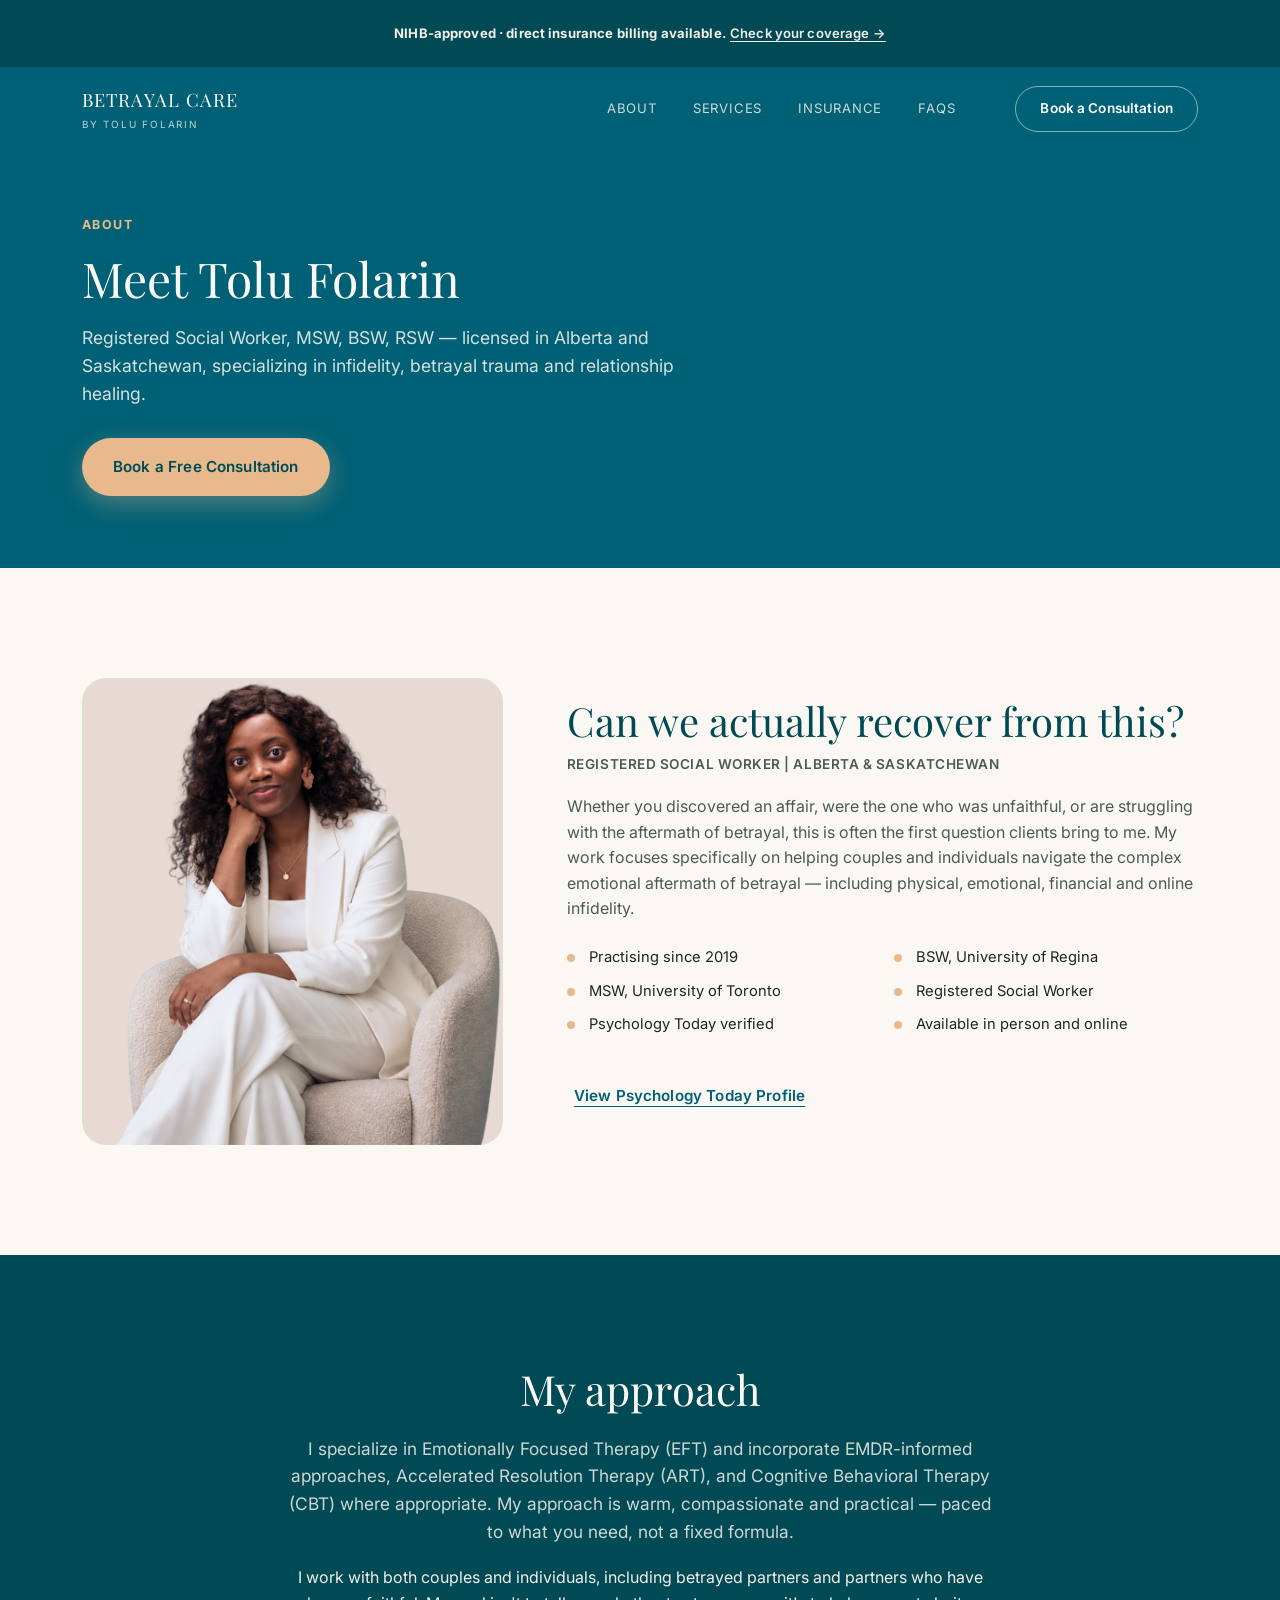
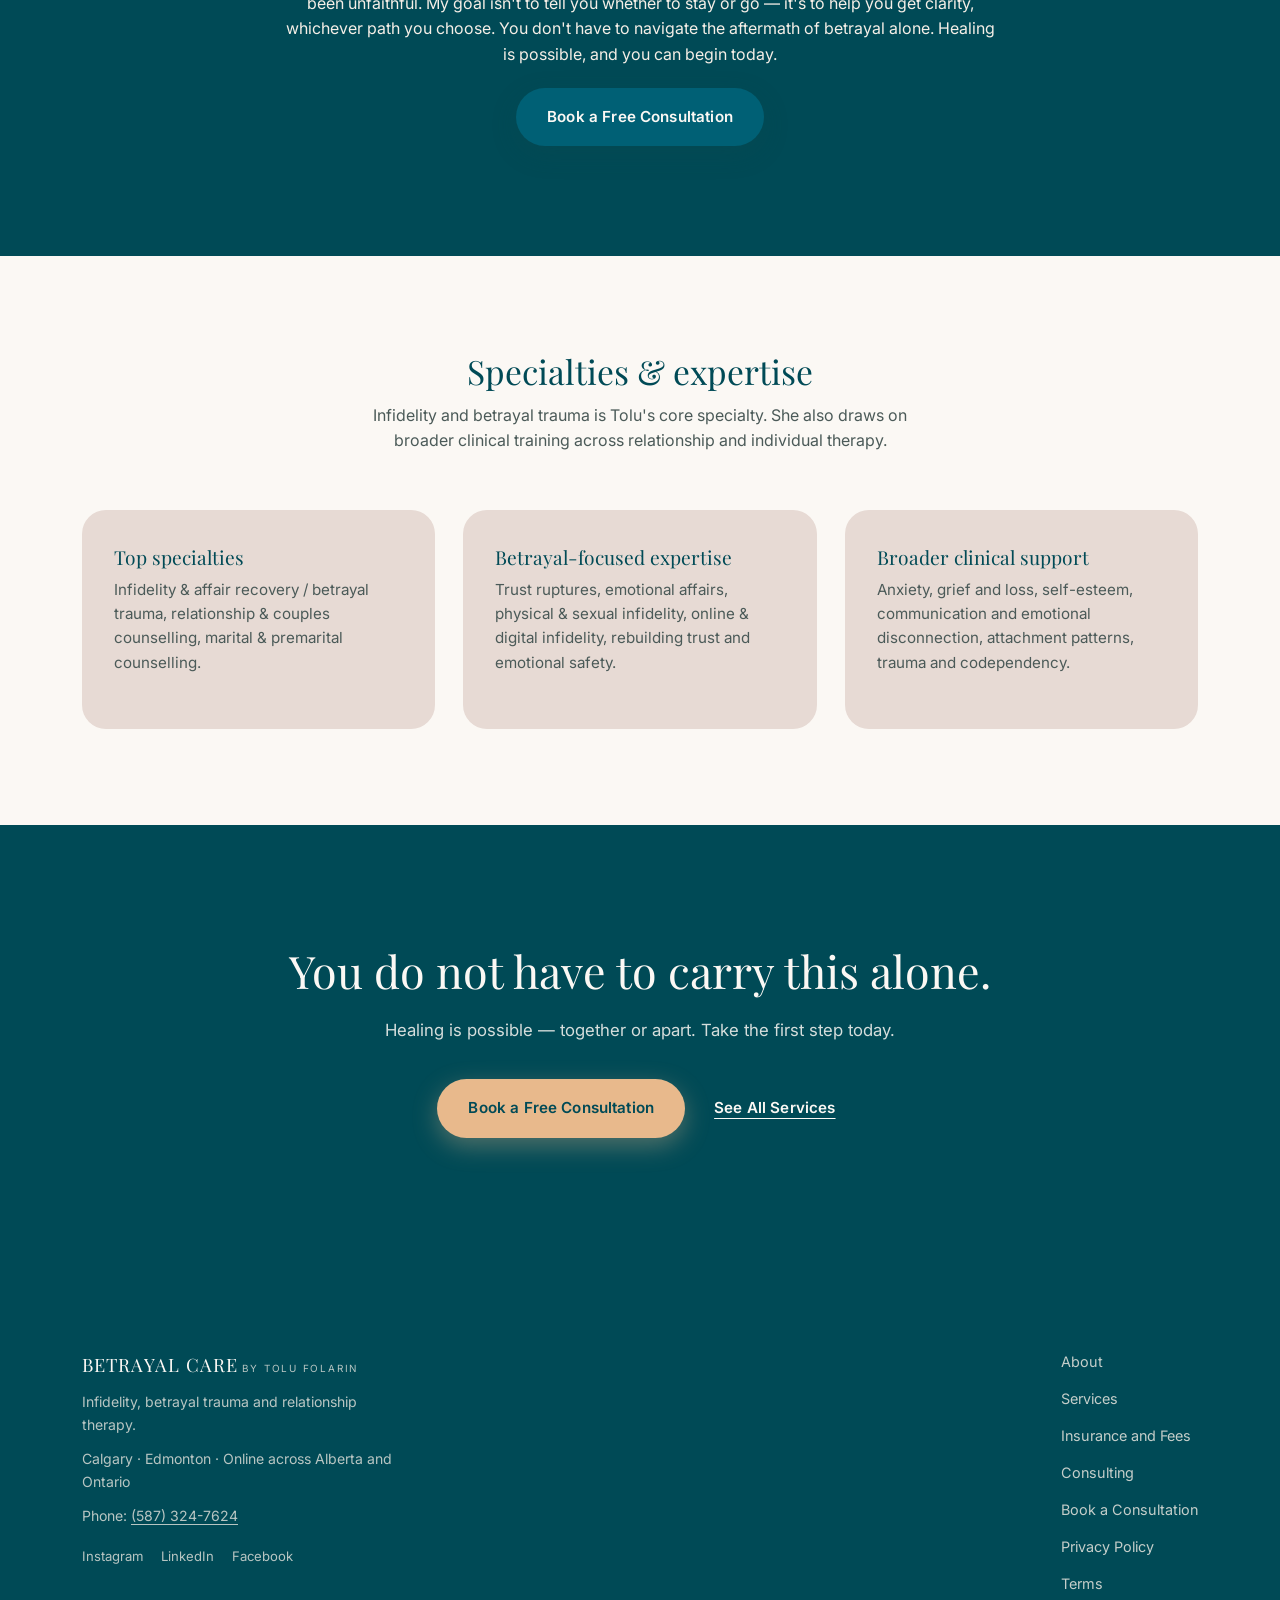
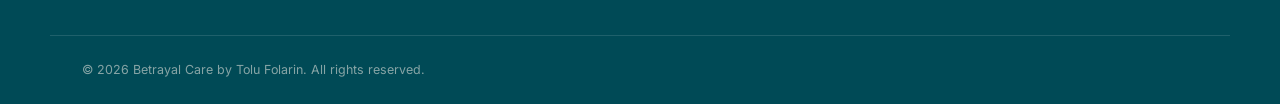
==== about.html @ 84b4287f "Expand to a multi-page site: About, Services, Insurance, Consulting Betrayal Care remains the homepa" ====
<!DOCTYPE html>
<html lang="en">
<head>
<meta charset="UTF-8" />
<meta name="viewport" content="width=device-width, initial-scale=1.0" />
<title>About Tolu Folarin | Betrayal Care</title>
<meta name="description" content="Tolu Folarin is a Registered Social Worker specializing in infidelity, betrayal trauma and relationship healing, licensed in Alberta and Saskatchewan." />
<link rel="preconnect" href="https://fonts.googleapis.com">
<link rel="preconnect" href="https://fonts.gstatic.com" crossorigin>
<link href="https://fonts.googleapis.com/css2?family=Playfair+Display:ital,wght@0,400;0,500;0,600;0,700;1,400;1,500&family=Inter:wght@400;500;600;700&display=swap" rel="stylesheet">
<link rel="stylesheet" href="css/style.css">
</head>
<body>

<!-- Announcement bar -->
<div class="announce-bar">
  <p><strong>NIHB-approved &middot; direct insurance billing available.</strong> <a href="insurance.html" class="announce-link">Check your coverage &rarr;</a></p>
</div>

<!-- Header / Nav -->
<header class="site-header" id="site-header">
  <div class="container header-inner">
    <a href="index.html" class="logo">
      <span class="logo-main">Betrayal Care</span>
      <span class="logo-sub">by Tolu Folarin</span>
    </a>
    <nav class="main-nav" id="main-nav">
      <a href="about.html">About</a>
      <a href="services.html">Services</a>
      <a href="insurance.html">Insurance</a>
      <a href="index.html#faq">FAQs</a>
    </nav>
    <a href="https://calendly.com/toluladefolarin" target="_blank" rel="noopener" class="btn btn-outline nav-cta">Book a Consultation</a>
    <button class="nav-toggle" id="nav-toggle" aria-label="Open menu" aria-expanded="false">
      <span></span><span></span><span></span>
    </button>
  </div>
</header>

<main id="top">

  <!-- PAGE INTRO -->
  <section class="page-intro">
    <div class="container">
      <p class="page-kicker">About</p>
      <h1>Meet Tolu Folarin</h1>
      <p class="page-lede">Registered Social Worker, MSW, BSW, RSW &mdash; licensed in Alberta and Saskatchewan, specializing in infidelity, betrayal trauma and relationship healing.</p>
      <a href="https://calendly.com/toluladefolarin" target="_blank" rel="noopener" class="btn btn-primary">Book a Free Consultation</a>
    </div>
  </section>

  <!-- ABOUT NARRATIVE -->
  <section class="about" id="about">
    <div class="container about-inner">
      <div class="about-media reveal">
        <img src="assets/tolu-portrait.png" alt="Tolu Folarin, Registered Social Worker" />
      </div>
      <div class="about-copy reveal">
        <h2>Can we actually recover from this?</h2>
        <p class="about-credentials">Registered Social Worker | Alberta &amp; Saskatchewan</p>
        <p>Whether you discovered an affair, were the one who was unfaithful, or are struggling with the aftermath of betrayal, this is often the first question clients bring to me. My work focuses specifically on helping couples and individuals navigate the complex emotional aftermath of betrayal &mdash; including physical, emotional, financial and online infidelity.</p>
        <ul class="trust-points">
          <li>Practising since 2019</li>
          <li>BSW, University of Regina</li>
          <li>MSW, University of Toronto</li>
          <li>Registered Social Worker</li>
          <li>Psychology Today verified</li>
          <li>Available in person and online</li>
        </ul>
        <a href="https://www.psychologytoday.com/ca/therapists/tolu-folarin-infidelity-betrayal-trauma-therapy-calgary-ab/1690130" target="_blank" rel="noopener" class="btn btn-link">View Psychology Today Profile</a>
      </div>
    </div>
  </section>

  <!-- APPROACH -->
  <section class="specialized" id="approach">
    <div class="container specialized-inner">
      <div class="specialized-copy reveal">
        <h2>My approach</h2>
        <p class="lede">I specialize in Emotionally Focused Therapy (EFT) and incorporate EMDR-informed approaches, Accelerated Resolution Therapy (ART), and Cognitive Behavioral Therapy (CBT) where appropriate. My approach is warm, compassionate and practical &mdash; paced to what you need, not a fixed formula.</p>
        <p>I work with both couples and individuals, including betrayed partners and partners who have been unfaithful. My goal isn't to tell you whether to stay or go &mdash; it's to help you get clarity, whichever path you choose. You don't have to navigate the aftermath of betrayal alone. Healing is possible, and you can begin today.</p>
        <a href="https://calendly.com/toluladefolarin" target="_blank" rel="noopener" class="btn btn-primary-dark">Book a Free Consultation</a>
      </div>
    </div>
  </section>

  <!-- SPECIALTIES -->
  <section class="services-section">
    <div class="container">
      <h2 class="services-grid-title">Specialties &amp; expertise</h2>
      <p class="services-grid-sub">Infidelity and betrayal trauma is Tolu's core specialty. She also draws on broader clinical training across relationship and individual therapy.</p>
      <div class="service-grid">
        <div class="service-card">
          <h3>Top specialties</h3>
          <p>Infidelity &amp; affair recovery / betrayal trauma, relationship &amp; couples counselling, marital &amp; premarital counselling.</p>
        </div>
        <div class="service-card">
          <h3>Betrayal-focused expertise</h3>
          <p>Trust ruptures, emotional affairs, physical &amp; sexual infidelity, online &amp; digital infidelity, rebuilding trust and emotional safety.</p>
        </div>
        <div class="service-card">
          <h3>Broader clinical support</h3>
          <p>Anxiety, grief and loss, self-esteem, communication and emotional disconnection, attachment patterns, trauma and codependency.</p>
        </div>
      </div>
    </div>
  </section>

  <!-- FINAL CTA -->
  <section class="final-cta">
    <div class="container reveal">
      <h2>You do not have to carry this alone.</h2>
      <p>Healing is possible &mdash; together or apart. Take the first step today.</p>
      <div class="hero-actions center">
        <a href="https://calendly.com/toluladefolarin" target="_blank" rel="noopener" class="btn btn-primary">Book a Free Consultation</a>
        <a href="services.html" class="btn btn-link btn-link-light">See All Services</a>
      </div>
    </div>
  </section>

</main>

<!-- FOOTER -->
<footer class="site-footer">
  <div class="container footer-inner">
    <div class="footer-brand">
      <span class="logo-main">Betrayal Care</span>
      <span class="logo-sub">by Tolu Folarin</span>
      <p>Infidelity, betrayal trauma and relationship therapy.</p>
      <p class="footer-location">Calgary &middot; Edmonton &middot; Online across Alberta and Ontario</p>
      <p class="footer-phone">Phone: <a href="tel:5873247624">(587) 324-7624</a></p>
      <div class="footer-social">
        <a href="https://www.instagram.com/tolu_folarin" target="_blank" rel="noopener">Instagram</a>
        <a href="https://www.linkedin.com/in/tolulade-folarin/" target="_blank" rel="noopener">LinkedIn</a>
        <a href="https://www.facebook.com/share/7ZRstHZGV8TfETGj/?mibextid=qi2Omg" target="_blank" rel="noopener">Facebook</a>
      </div>
    </div>
    <div class="footer-links">
      <a href="about.html">About</a>
      <a href="services.html">Services</a>
      <a href="insurance.html">Insurance and Fees</a>
      <a href="consulting.html">Consulting</a>
      <a href="https://calendly.com/toluladefolarin" target="_blank" rel="noopener">Book a Consultation</a>
      <a href="#">Privacy Policy</a>
      <a href="#">Terms</a>
    </div>
  </div>
  <div class="container footer-bottom">
    <p>&copy; <span id="year"></span> Betrayal Care by Tolu Folarin. All rights reserved.</p>
  </div>
</footer>

<script src="js/main.js"></script>
</body>
</html>
---- css/style.css ----
/* =========================================================
   Betrayal Care by Tolu Folarin — Stylesheet
   Palette: deep teal, warm cream, dusty blush, soft peach
   ========================================================= */

:root {
  --teal-900: #004a56;
  --teal-800: #006075;
  --teal-700: #0d7690;
  --cream-050: #fbf8f4;
  --cream-100: #f5efe7;
  --blush-200: #e7dad4;
  --blush-300: #d9c7bf;
  --peach-400: #e8b98c;
  --peach-500: #e0a875;
  --ink-900: #1c2624;
  --ink-600: #4b5a58;
  --white: #ffffff;

  --font-serif: "Playfair Display", Georgia, serif;
  --font-sans: "Inter", -apple-system, BlinkMacSystemFont, sans-serif;

  --container-width: 1180px;
  --radius-md: 14px;
  --radius-lg: 24px;
  --transition: 0.35s cubic-bezier(0.22, 1, 0.36, 1);
}

* { box-sizing: border-box; }
html { scroll-behavior: smooth; }

body {
  margin: 0;
  font-family: var(--font-sans);
  color: var(--ink-900);
  background: var(--cream-050);
  line-height: 1.6;
  -webkit-font-smoothing: antialiased;
}

img { max-width: 100%; display: block; }
a { color: inherit; text-decoration: none; }
ul { list-style: none; margin: 0; padding: 0; }
h1, h2, h3 { font-family: var(--font-serif); font-weight: 400; line-height: 1.15; margin: 0; }

.container {
  max-width: var(--container-width);
  margin: 0 auto;
  padding-left: 32px;
  padding-right: 32px;
}

/* -------------------- Reveal animation -------------------- */
.reveal {
  opacity: 0;
  transform: translateY(24px);
  transition: opacity 0.8s ease, transform 0.8s cubic-bezier(0.22, 1, 0.36, 1);
}
.reveal.is-visible {
  opacity: 1;
  transform: translateY(0);
}
@media (prefers-reduced-motion: reduce) {
  .reveal { opacity: 1; transform: none; transition: none; }
}

/* -------------------- Buttons -------------------- */
.btn {
  display: inline-flex;
  align-items: center;
  justify-content: center;
  gap: 8px;
  padding: 16px 30px;
  border-radius: 100px;
  font-size: 0.95rem;
  font-weight: 600;
  letter-spacing: 0.01em;
  border: 1px solid transparent;
  cursor: pointer;
  transition: transform var(--transition), box-shadow var(--transition), background var(--transition), color var(--transition);
  white-space: nowrap;
}
.btn:hover { transform: translateY(-2px); }

.btn-primary {
  background: var(--peach-400);
  color: var(--teal-900);
  box-shadow: 0 8px 24px rgba(232, 185, 140, 0.35);
}
.btn-primary:hover { background: var(--peach-500); box-shadow: 0 12px 28px rgba(232, 185, 140, 0.45); }

.btn-primary-dark {
  background: var(--teal-800);
  color: var(--cream-050);
  box-shadow: 0 8px 24px rgba(14, 72, 76, 0.25);
}
.btn-primary-dark:hover { background: var(--teal-900); }

.btn-outline {
  border-color: rgba(255,255,255,0.5);
  color: var(--white);
  padding: 11px 24px;
  font-size: 0.85rem;
}
.btn-outline:hover { background: rgba(255,255,255,0.1); }

.btn-link {
  background: none;
  padding: 16px 6px;
  color: var(--teal-800);
  text-underline-offset: 5px;
  text-decoration: underline;
  font-weight: 600;
}
.btn-link:hover { color: var(--peach-500); transform: none; }
.btn-link-light { color: var(--cream-050); }
.btn-link-light:hover { color: var(--peach-400); }

.btn-full { width: 100%; }

/* -------------------- Announcement bar -------------------- */
.announce-bar {
  background: var(--teal-900);
  color: var(--cream-100);
  text-align: center;
  font-size: 0.82rem;
  padding: 10px 20px;
  letter-spacing: 0.01em;
}
.announce-link { text-decoration: underline; text-underline-offset: 3px; font-weight: 600; }

/* -------------------- Header -------------------- */
.site-header {
  position: sticky;
  top: 0;
  z-index: 50;
  background: var(--teal-800);
}
.header-inner {
  display: flex;
  align-items: center;
  justify-content: space-between;
  padding-top: 18px;
  padding-bottom: 18px;
  gap: 24px;
}
.logo { display: flex; flex-direction: column; color: var(--cream-050); }
.logo-main {
  font-family: var(--font-serif);
  font-size: 1.15rem;
  letter-spacing: 0.06em;
  text-transform: uppercase;
}
.logo-sub {
  font-size: 0.62rem;
  letter-spacing: 0.18em;
  text-transform: uppercase;
  opacity: 0.75;
  margin-top: 2px;
}
.main-nav {
  display: flex;
  gap: 36px;
  margin-left: auto;
  margin-right: 36px;
}
.main-nav a {
  color: var(--cream-100);
  font-size: 0.82rem;
  letter-spacing: 0.06em;
  text-transform: uppercase;
  opacity: 0.85;
  transition: opacity 0.2s ease;
}
.main-nav a:hover { opacity: 1; }
.nav-toggle {
  display: none;
  flex-direction: column;
  gap: 5px;
  background: none;
  border: none;
  cursor: pointer;
  padding: 6px;
}
.nav-toggle span { width: 22px; height: 2px; background: var(--cream-050); display: block; }

/* -------------------- Hero -------------------- */
/*
  Desktop sizing model: the portrait's HEIGHT is the driver (set directly,
  via --media-h), not the text column's height. The section's min-height is
  derived from that same variable, so the image can be enlarged/moved by
  changing one number, with no separate "reserved space" to keep in sync.
  The image is bottom-anchored (bottom:0) and sized by height only — width
  is intrinsic (auto) so its natural proportions are never stretched.
*/
.hero {
  --media-h: clamp(600px, 48vw, 780px);
  background: var(--teal-800);
  color: var(--cream-050);
  overflow: hidden;
  position: relative;
  min-height: calc(var(--media-h) + 60px);
}
.hero-top {
  position: relative;
  z-index: 2;
  padding-top: 36px;
}
.hero-bottom {
  position: relative;
  z-index: 2;
  padding-bottom: 64px;
}
.hero h1 {
  font-size: clamp(2.3rem, 4vw, 3.2rem);
  /* Desktop only: pushes the headline down by exactly one line (matching
     the h1/h2/h3 base line-height of 1.15) so the first line starts where
     the second line used to sit. Reset to 0 for mobile/tablet below. */
  margin-top: 1.15em;
  margin-bottom: 0;
  max-width: 540px;
  letter-spacing: -0.01em;
}
.hero-lede { font-size: 1.1rem; font-weight: 500; margin: 28px 0 30px; max-width: 460px; }
.hero-actions { display: flex; align-items: center; flex-wrap: wrap; gap: 16px 22px; margin-bottom: 28px; }
.hero-actions.center { justify-content: center; }
.hero-actions .btn-link { color: var(--cream-050); }
.trust-line {
  font-size: 0.78rem;
  letter-spacing: 0.05em;
  text-transform: uppercase;
  opacity: 0.75;
  margin: 0 0 10px;
  max-width: 540px;
}
.location-line { font-size: 0.85rem; opacity: 0.65; margin: 0; }

/* Desktop: bold portrait anchored to the hero's bottom-right, sized by
   height so it stays large and keeps its natural proportions. */
.hero-media {
  position: absolute;
  bottom: 0;
  right: 0;
  height: var(--media-h);
  width: auto;
  z-index: 1;
  pointer-events: none;
}
.hero-portrait {
  display: block;
  height: 100%;
  width: auto;
  object-fit: contain;
  object-position: bottom right;
}
@media (max-width: 1240px) {
  .hero { --media-h: clamp(500px, 52vw, 640px); }
  .hero h1, .trust-line, .hero-lede { max-width: 420px; }
}

/* -------------------- Identify section -------------------- */
.identify { background: var(--blush-200); padding: 96px 0; }
.section-kicker {
  font-size: clamp(1.7rem, 3vw, 2.3rem);
  text-align: center;
  margin-bottom: 56px;
  color: var(--teal-900);
}
.identify-grid {
  display: grid;
  grid-template-columns: repeat(3, 1fr);
  gap: 28px;
  margin-bottom: 56px;
}
.identify-card {
  background: var(--cream-050);
  border-radius: var(--radius-lg);
  padding: 40px 32px;
  transition: transform var(--transition), box-shadow var(--transition);
}
.identify-card:hover { transform: translateY(-6px); box-shadow: 0 20px 40px rgba(12, 63, 66, 0.08); }
.identify-num {
  display: inline-block;
  font-family: var(--font-serif);
  font-size: 0.9rem;
  color: var(--peach-500);
  border: 1px solid var(--blush-300);
  border-radius: 50%;
  width: 34px; height: 34px;
  line-height: 32px;
  text-align: center;
  margin-bottom: 22px;
}
.identify-card h3 { font-size: 1.25rem; margin-bottom: 12px; color: var(--teal-900); }
.identify-card p { margin: 0; color: var(--ink-600); font-size: 0.95rem; }
.identify-close { text-align: center; }
.identify-close p {
  font-family: var(--font-serif);
  font-style: italic;
  font-size: 1.3rem;
  color: var(--teal-900);
  margin: 0 auto 28px;
  max-width: 560px;
}

/* -------------------- Insurance section -------------------- */
.insurance { background: var(--cream-050); padding: 100px 0; }
.insurance-inner { display: flex; justify-content: center; }
.insurance-copy { max-width: 700px; text-align: center; }
.insurance-copy h2 {
  font-size: clamp(1.8rem, 3.4vw, 2.5rem);
  color: var(--teal-900);
  margin-bottom: 20px;
}
.insurance-copy > p { font-size: 1.05rem; color: var(--ink-600); margin-bottom: 34px; }
.check-list {
  display: inline-grid;
  text-align: left;
  gap: 14px;
  margin: 0 auto 36px;
}
.check-list.two-col { grid-template-columns: 1fr 1fr; column-gap: 32px; text-align: left; margin: 0 0 34px; display: grid; }
.check-list li {
  position: relative;
  padding-left: 30px;
  font-size: 0.98rem;
  color: var(--ink-900);
}
.check-list li::before {
  content: "\2713";
  position: absolute;
  left: 0; top: 0;
  width: 20px; height: 20px;
  border-radius: 50%;
  background: var(--teal-800);
  color: var(--cream-050);
  font-size: 0.68rem;
  display: flex;
  align-items: center;
  justify-content: center;
}
.insurance .hero-actions { justify-content: center; }
.insurance .btn-link { color: var(--teal-800); }
.insurer-list { font-size: 0.85rem; color: var(--ink-600); max-width: 620px; margin: 0 auto 14px; }
.insurer-list a { color: var(--teal-800); text-decoration: underline; text-underline-offset: 3px; font-weight: 600; }
.disclaimer { font-size: 0.82rem; color: var(--ink-600); opacity: 0.8; max-width: 560px; margin: 0 auto; }

/* -------------------- Specialized care -------------------- */
.specialized { background: var(--teal-900); color: var(--cream-050); padding: 110px 0; }
.specialized-inner { display: flex; justify-content: center; }
.specialized-copy { max-width: 720px; text-align: center; }
.specialized h2 { font-size: clamp(1.9rem, 3.6vw, 2.6rem); margin-bottom: 22px; }
.specialized .lede { font-size: 1.08rem; opacity: 0.85; margin-bottom: 30px; }
.specialized > .specialized-inner .specialized-copy > p { color: var(--cream-100); margin-bottom: 20px; }
.specialized .check-list.two-col { justify-content: center; margin-left: auto; margin-right: auto; max-width: 560px; }
.specialized .check-list li { color: var(--cream-050); }
.specialized .check-list li::before { background: var(--peach-400); color: var(--teal-900); }

/* -------------------- Process -------------------- */
.process { background: var(--blush-200); padding: 100px 0; }
.section-title {
  font-size: clamp(1.8rem, 3.2vw, 2.4rem);
  text-align: center;
  color: var(--teal-900);
  margin-bottom: 60px;
}
.process-grid {
  display: grid;
  grid-template-columns: repeat(3, 1fr);
  gap: 32px;
  margin-bottom: 56px;
}
.process-step { text-align: center; padding: 0 12px; }
.process-num {
  display: inline-flex;
  align-items: center;
  justify-content: center;
  width: 52px; height: 52px;
  border-radius: 50%;
  background: var(--teal-800);
  color: var(--cream-050);
  font-family: var(--font-serif);
  font-size: 1.3rem;
  margin-bottom: 22px;
}
.process-step h3 { font-size: 1.2rem; color: var(--teal-900); margin-bottom: 12px; }
.process-step p { color: var(--ink-600); font-size: 0.95rem; margin: 0; }
.process-cta { text-align: center; }

/* -------------------- About -------------------- */
.about { background: var(--cream-050); padding: 110px 0; }
.about-inner {
  display: grid;
  grid-template-columns: 0.8fr 1.2fr;
  gap: 64px;
  align-items: center;
}
.about-media img {
  border-radius: var(--radius-lg);
  background: var(--blush-200);
}
.about h2 { font-size: clamp(1.9rem, 3.4vw, 2.5rem); color: var(--teal-900); margin-bottom: 10px; }
.about-credentials { font-size: 0.85rem; letter-spacing: 0.04em; text-transform: uppercase; color: var(--peach-500); font-weight: 600; margin-bottom: 22px; }
.about-copy p { color: var(--ink-600); margin: 0 0 18px; }
.trust-points {
  display: grid;
  grid-template-columns: 1fr 1fr;
  gap: 10px 24px;
  margin: 24px 0 30px;
}
.trust-points li {
  position: relative;
  padding-left: 22px;
  font-size: 0.92rem;
  color: var(--ink-900);
}
.trust-points li::before {
  content: "";
  position: absolute;
  left: 0; top: 8px;
  width: 8px; height: 8px;
  border-radius: 50%;
  background: var(--peach-400);
}

/* -------------------- Testimonials -------------------- */
.testimonials { background: var(--teal-800); color: var(--cream-050); padding: 100px 0; }
.testimonials .section-title { color: var(--cream-050); margin-bottom: 14px; }
.testimonial-note { text-align: center; font-size: 0.82rem; opacity: 0.65; margin: 0 0 56px; }
.testimonial-grid {
  display: grid;
  grid-template-columns: repeat(3, 1fr);
  gap: 28px;
}
.testimonial {
  margin: 0;
  background: rgba(255,255,255,0.06);
  border: 1px solid rgba(255,255,255,0.1);
  border-radius: var(--radius-lg);
  padding: 34px 30px;
}
.testimonial p {
  font-family: var(--font-serif);
  font-style: italic;
  font-size: 1.05rem;
  line-height: 1.5;
  margin: 0 0 18px;
}
.testimonial footer { font-size: 0.82rem; opacity: 0.7; }

/* -------------------- FAQ -------------------- */
.faq { background: var(--cream-050); padding: 100px 0; }
.faq-inner { max-width: 760px; margin: 0 auto; }
.faq-list { display: flex; flex-direction: column; gap: 14px; }
.faq-item {
  background: var(--blush-200);
  border-radius: var(--radius-md);
  padding: 6px 26px;
}
.faq-item summary {
  cursor: pointer;
  list-style: none;
  padding: 20px 0;
  font-weight: 600;
  color: var(--teal-900);
  display: flex;
  align-items: center;
  justify-content: space-between;
}
.faq-item summary::-webkit-details-marker { display: none; }
.faq-item summary::after {
  content: "+";
  font-size: 1.4rem;
  color: var(--peach-500);
  transition: transform 0.3s ease;
  margin-left: 12px;
}
.faq-item[open] summary::after { transform: rotate(45deg); }
.faq-item p { margin: 0 0 22px; color: var(--ink-600); }

/* -------------------- Final CTA -------------------- */
.final-cta {
  background: var(--teal-900);
  color: var(--cream-050);
  text-align: center;
  padding: 120px 0;
}
.final-cta h2 { font-size: clamp(2rem, 4vw, 2.8rem); margin-bottom: 20px; }
.final-cta p { font-size: 1.05rem; opacity: 0.85; max-width: 600px; margin: 0 auto 36px; }
.accepting-line { font-size: 0.85rem; opacity: 0.65; margin-top: 30px; }

/* -------------------- Footer -------------------- */
.site-footer { background: var(--teal-900); color: var(--cream-100); padding: 64px 0 24px; }
.footer-inner {
  display: flex;
  justify-content: space-between;
  flex-wrap: wrap;
  gap: 40px;
  padding-bottom: 40px;
  border-bottom: 1px solid rgba(255,255,255,0.12);
}
.footer-brand p { margin: 12px 0 0; font-size: 0.88rem; opacity: 0.75; max-width: 320px; }
.footer-brand .logo-main { color: var(--cream-050); }
.footer-brand a { text-decoration: underline; text-underline-offset: 3px; }
.footer-social { display: flex; gap: 18px; margin-top: 18px; }
.footer-social a { font-size: 0.82rem; opacity: 0.75; text-decoration: none; }
.footer-social a:hover { opacity: 1; }
.footer-links { display: flex; flex-direction: column; gap: 14px; align-self: flex-start; }
.footer-links a { font-size: 0.9rem; opacity: 0.8; transition: opacity 0.2s ease; }
.footer-links a:hover { opacity: 1; }
.footer-bottom { padding-top: 24px; }
.footer-bottom p { margin: 0; font-size: 0.78rem; opacity: 0.55; }

/* -------------------- Modal -------------------- */
.modal-overlay {
  position: fixed;
  inset: 0;
  background: rgba(12, 63, 66, 0.55);
  backdrop-filter: blur(3px);
  display: flex;
  align-items: center;
  justify-content: center;
  padding: 20px;
  z-index: 200;
  opacity: 0;
  visibility: hidden;
  transition: opacity 0.3s ease, visibility 0.3s ease;
}
.modal-overlay.is-open { opacity: 1; visibility: visible; }
.modal {
  background: var(--cream-050);
  border-radius: var(--radius-lg);
  padding: 44px 40px;
  max-width: 480px;
  width: 100%;
  max-height: 90vh;
  overflow-y: auto;
  position: relative;
  transform: translateY(16px) scale(0.98);
  transition: transform 0.3s ease;
}
.modal-overlay.is-open .modal { transform: translateY(0) scale(1); }
.modal h3 { font-size: 1.5rem; color: var(--teal-900); margin-bottom: 10px; }
.modal-sub { font-size: 0.92rem; color: var(--ink-600); margin: 0 0 26px; }
.modal-close {
  position: absolute;
  top: 18px; right: 18px;
  background: none;
  border: none;
  font-size: 1.6rem;
  line-height: 1;
  color: var(--ink-600);
  cursor: pointer;
}
#coverage-form { display: flex; flex-direction: column; gap: 16px; }
#coverage-form label {
  font-size: 0.82rem;
  font-weight: 600;
  color: var(--teal-900);
  display: flex;
  flex-direction: column;
  gap: 6px;
}
#coverage-form input, #coverage-form select {
  font-family: var(--font-sans);
  font-size: 0.95rem;
  padding: 12px 14px;
  border-radius: 10px;
  border: 1px solid var(--blush-300);
  background: var(--white);
  color: var(--ink-900);
}
#coverage-form input:focus, #coverage-form select:focus {
  outline: 2px solid var(--peach-400);
  outline-offset: 1px;
}
.form-note { font-size: 0.76rem; color: var(--ink-600); opacity: 0.75; text-align: center; margin: 4px 0 0; }
.form-success { text-align: center; padding: 20px 0; }
.form-success p { font-size: 1.05rem; color: var(--teal-900); }

/* -------------------- Sub-page intro band -------------------- */
/* Shared small hero for interior pages (Services, Insurance, Consulting) —
   deliberately lighter-weight than the homepage hero (no portrait), just
   enough to orient the visitor and carry the page's primary CTA. */
.page-intro { background: var(--teal-800); color: var(--cream-050); padding: 64px 0 72px; }
.page-kicker {
  font-size: 0.78rem;
  font-weight: 700;
  letter-spacing: 0.12em;
  text-transform: uppercase;
  color: var(--peach-400);
  margin: 0 0 16px;
}
.page-intro h1 { font-size: clamp(2.1rem, 3.8vw, 3rem); max-width: 720px; margin-bottom: 18px; }
.page-lede { font-size: 1.1rem; opacity: 0.85; max-width: 620px; margin: 0 0 30px; }

/* Consulting intro: two-column variant of .page-intro pairing the
   full-length standing portrait with the copy. Image is height-driven
   (object-fit: contain, width: auto) so it keeps its natural proportions
   at every size — same technique as the hero portrait. */
.consulting-intro { padding-bottom: 0; }
.consulting-intro-inner {
  display: grid;
  grid-template-columns: 1fr minmax(180px, 240px);
  gap: 48px;
  align-items: end;
}
.consulting-intro-copy { padding-bottom: 56px; }
.consulting-intro-media { height: clamp(340px, 30vw, 460px); display: flex; justify-content: center; }
.consulting-intro-media img { height: 100%; width: auto; object-fit: contain; }

/* -------------------- Services page -------------------- */
.services-section { background: var(--cream-050); padding: 96px 0; }
.service-featured {
  display: grid;
  grid-template-columns: 1fr 1fr;
  gap: 48px;
  align-items: center;
  background: var(--teal-900);
  color: var(--cream-050);
  border-radius: var(--radius-lg);
  padding: 56px;
  margin-bottom: 80px;
}
.service-featured .page-kicker { margin-bottom: 12px; }
.service-featured h2 { font-size: clamp(1.8rem, 3vw, 2.4rem); margin-bottom: 16px; }
.service-featured p { opacity: 0.85; margin: 0 0 26px; }
.service-featured-media img { width: 100%; border-radius: var(--radius-md); background: var(--blush-200); }
.services-grid-title { text-align: center; margin-bottom: 12px; color: var(--teal-900); font-size: clamp(1.6rem, 2.8vw, 2.1rem); }
.services-grid-sub { text-align: center; color: var(--ink-600); max-width: 560px; margin: 0 auto 56px; }
.service-grid {
  display: grid;
  grid-template-columns: repeat(3, 1fr);
  gap: 28px;
}
.service-card {
  background: var(--blush-200);
  border-radius: var(--radius-lg);
  padding: 36px 32px;
}
.service-card h3 { color: var(--teal-900); font-size: 1.2rem; margin-bottom: 10px; }
.service-card p { color: var(--ink-600); font-size: 0.95rem; margin: 0 0 18px; }
.service-card a { color: var(--teal-800); font-weight: 600; text-decoration: underline; text-underline-offset: 3px; font-size: 0.9rem; }

/* -------------------- Insurance landing page -------------------- */
.insurance-hero-note { background: var(--cream-050); padding: 96px 0 40px; }
.insurance-hero-note .check-list { max-width: 640px; margin: 0 auto; display: grid; gap: 14px; }
.insurer-grid-section { background: var(--cream-050); padding: 20px 0 96px; }
.insurer-grid-title { text-align: center; color: var(--teal-900); font-size: clamp(1.5rem, 2.6vw, 1.9rem); margin-bottom: 8px; }
.insurer-grid-sub { text-align: center; color: var(--ink-600); margin: 0 0 40px; }
.insurer-grid {
  display: grid;
  grid-template-columns: repeat(4, 1fr);
  gap: 12px 24px;
  max-width: 920px;
  margin: 0 auto 40px;
  padding: 0;
}
.insurer-grid li {
  font-size: 0.92rem;
  color: var(--ink-900);
  padding: 10px 0;
  border-bottom: 1px solid var(--blush-300);
}
.insurer-note { text-align: center; color: var(--ink-600); font-size: 0.92rem; max-width: 560px; margin: 0 auto; }

/* -------------------- Consulting page -------------------- */
.consulting-section { background: var(--cream-050); padding: 96px 0; }
.consulting-grid {
  display: grid;
  grid-template-columns: repeat(2, 1fr);
  gap: 24px;
  margin: 48px 0 64px;
}
.consulting-card {
  background: var(--blush-200);
  border-radius: var(--radius-lg);
  padding: 32px;
}
.consulting-card h3 { color: var(--teal-900); font-size: 1.1rem; margin-bottom: 10px; }
.consulting-card p { color: var(--ink-600); font-size: 0.95rem; margin: 0; }
.consulting-advocacy {
  background: var(--teal-900);
  color: var(--cream-050);
  border-radius: var(--radius-lg);
  padding: 44px;
}
.consulting-advocacy h3 { font-size: 1.3rem; margin-bottom: 14px; }
.consulting-advocacy p { opacity: 0.85; margin: 0 0 18px; }
.consulting-advocacy a { color: var(--peach-400); font-weight: 600; }

/* -------------------- Responsive -------------------- */
@media (max-width: 980px) {
  .hero { min-height: 0; }
  .hero-top {
    max-width: 100%;
    text-align: center;
    padding-top: 24px;
    padding-bottom: 20px;
    display: flex;
    flex-direction: column;
    align-items: center;
  }
  .hero h1 { margin-top: 0; }
  .hero-bottom {
    max-width: 100%;
    text-align: center;
    padding-top: 32px;
    padding-bottom: 56px;
    /* Grounds the portrait at a section boundary instead of letting it float
       in the same flat teal — the seam sits exactly at the image's bottom edge. */
    background: var(--teal-700);
  }
  .hero-lede { margin-left: auto; margin-right: auto; }
  .hero-actions { justify-content: center; }
  /* Bold, full-width portrait between the headline and body copy — she is
     the sell. `contain` + auto height (from the image's own aspect ratio)
     guarantees her full face and hair are always visible, at any width. */
  .hero-media {
    position: static;
    width: 100%;
    height: auto;
    margin: 0;
    z-index: 0;
    line-height: 0;
  }
  .hero-portrait {
    width: 100%;
    height: auto;
    object-fit: contain;
    object-position: center top;
  }
  .identify-grid, .process-grid, .testimonial-grid { grid-template-columns: 1fr; }
  .about-inner { grid-template-columns: 1fr; }
  .about-media { max-width: 320px; margin: 0 auto; }
  .check-list.two-col { grid-template-columns: 1fr; }
  .trust-points { grid-template-columns: 1fr; }
  .service-featured { grid-template-columns: 1fr; padding: 36px 28px; gap: 28px; }
  .service-grid { grid-template-columns: 1fr 1fr; }
  .consulting-grid { grid-template-columns: 1fr; }
  .consulting-intro-inner {
    grid-template-columns: 1fr;
    text-align: center;
  }
  .consulting-intro-copy { padding-bottom: 0; }
  .consulting-intro-media {
    order: -1;
    height: clamp(300px, 62vw, 420px);
    margin: 0 auto 8px;
  }
  .insurer-grid { grid-template-columns: repeat(2, 1fr); }
  .main-nav {
    display: none;
    position: absolute;
    top: 100%;
    left: 0;
    right: 0;
    background: var(--teal-800);
    flex-direction: column;
    gap: 0;
    padding: 8px 32px 20px;
    margin: 0;
  }
  .main-nav.is-open { display: flex; }
  .main-nav a { padding: 12px 0; border-bottom: 1px solid rgba(255,255,255,0.08); }
  .nav-cta { display: none; }
  .nav-toggle { display: flex; }
}

@media (max-width: 600px) {
  .container { padding-left: 22px; padding-right: 22px; }
  .identify, .insurance, .specialized, .process, .about, .testimonials, .faq { padding: 72px 0; }
  .final-cta { padding: 88px 0; }
  .modal { padding: 32px 24px; }
  .service-grid { grid-template-columns: 1fr; }
  .insurer-grid { grid-template-columns: 1fr 1fr; gap: 10px 16px; }
}
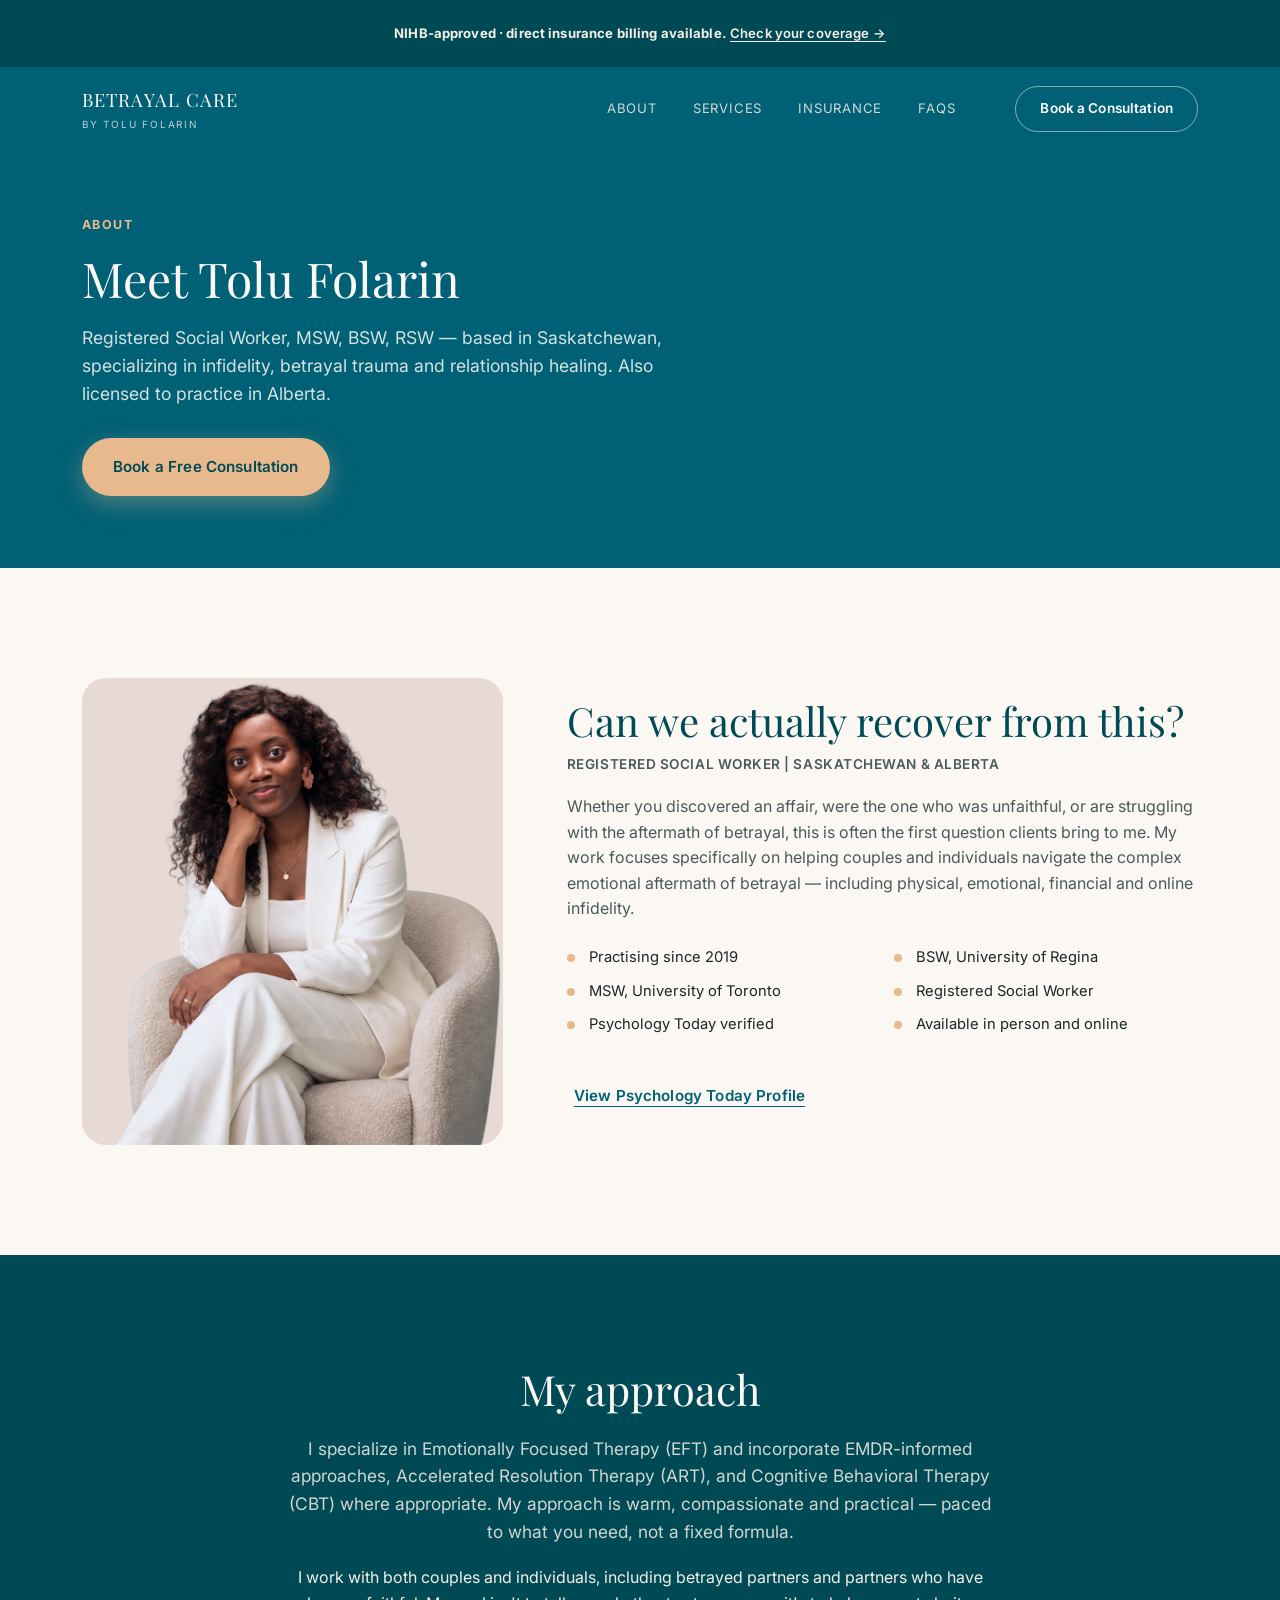
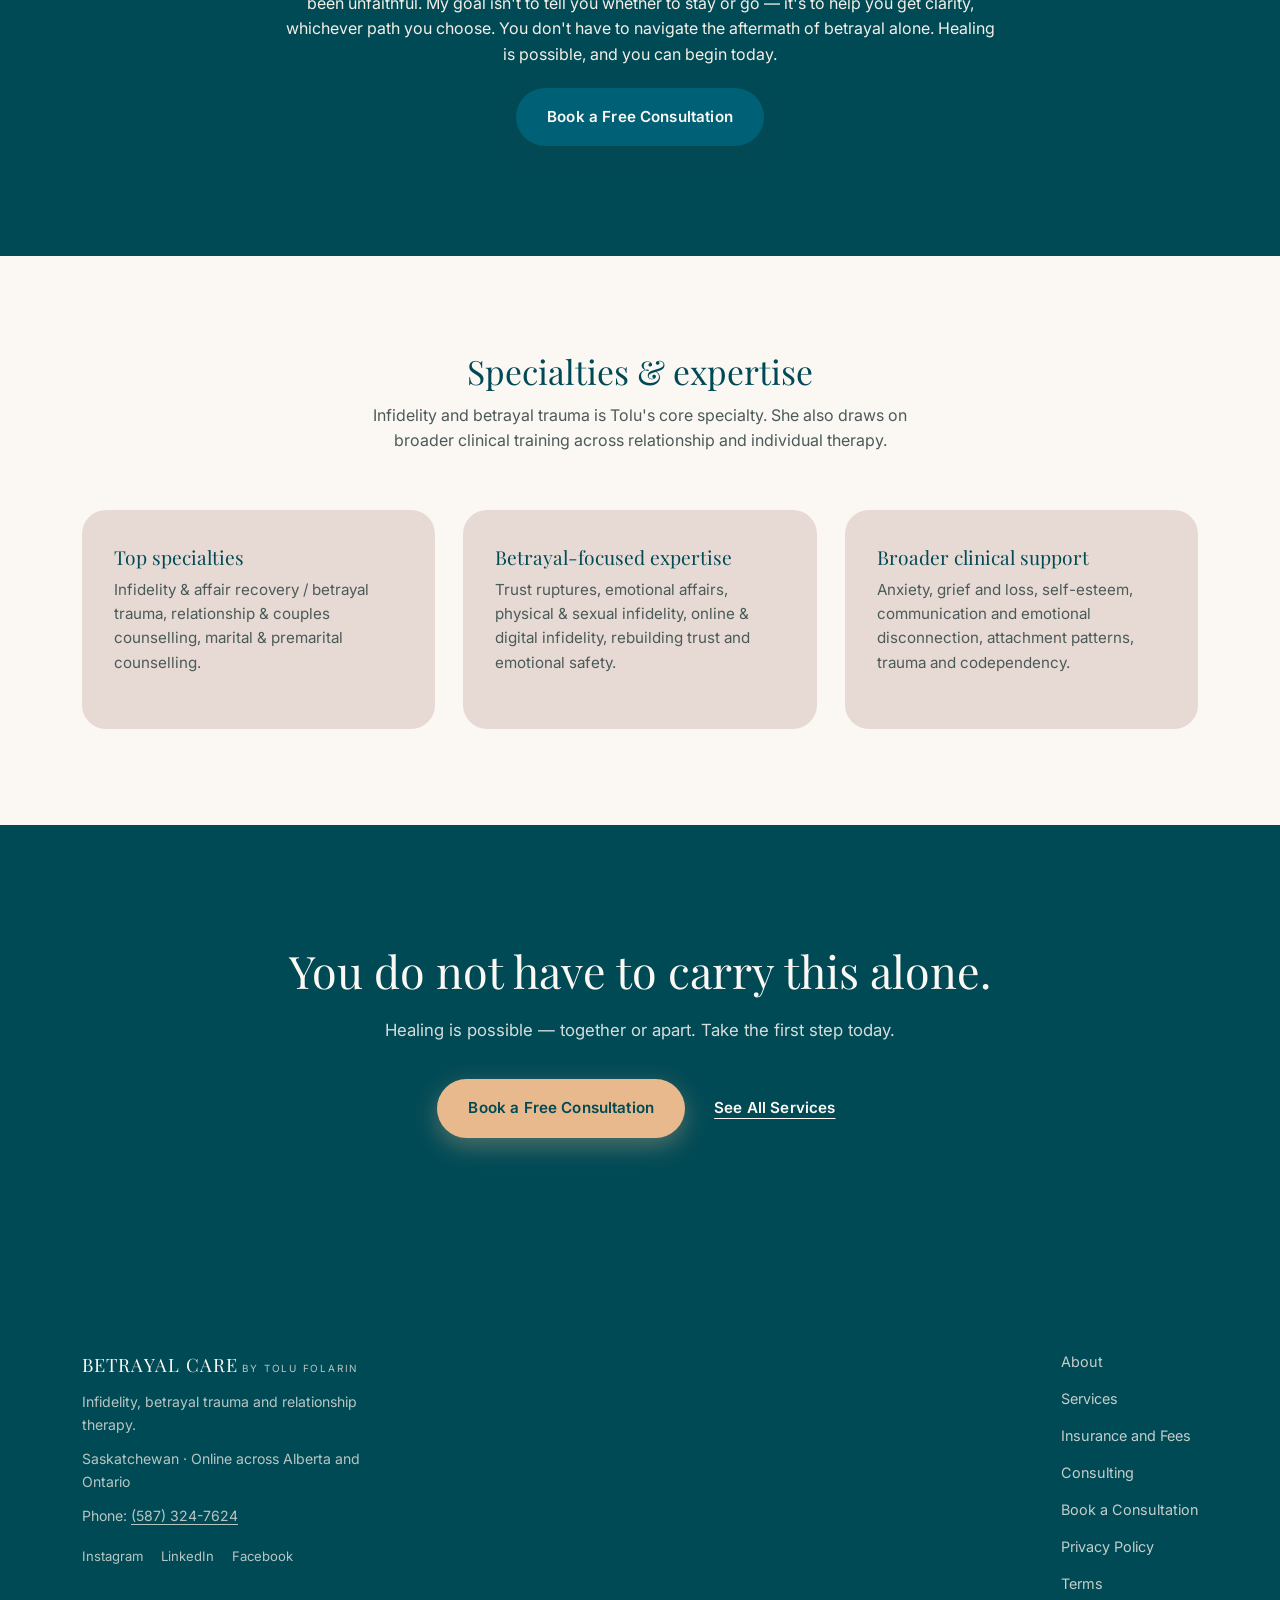
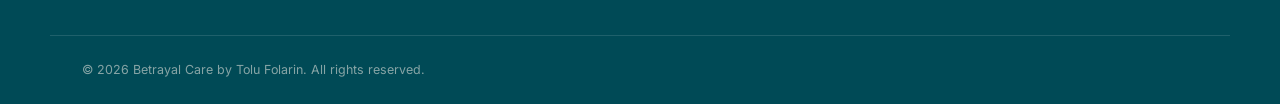
==== commit ace6a7f6: "Saskatchewan-first positioning, insurer dropdown, Consulting link on Services - Reposition location " ====
--- a/about.html
+++ b/about.html
@@ -4,7 +4,7 @@
 <meta charset="UTF-8" />
 <meta name="viewport" content="width=device-width, initial-scale=1.0" />
 <title>About Tolu Folarin | Betrayal Care</title>
-<meta name="description" content="Tolu Folarin is a Registered Social Worker specializing in infidelity, betrayal trauma and relationship healing, licensed in Alberta and Saskatchewan." />
+<meta name="description" content="Tolu Folarin is a Registered Social Worker based in Saskatchewan, specializing in infidelity, betrayal trauma and relationship healing." />
 <link rel="preconnect" href="https://fonts.googleapis.com">
 <link rel="preconnect" href="https://fonts.gstatic.com" crossorigin>
 <link href="https://fonts.googleapis.com/css2?family=Playfair+Display:ital,wght@0,400;0,500;0,600;0,700;1,400;1,500&family=Inter:wght@400;500;600;700&display=swap" rel="stylesheet">
@@ -44,7 +44,7 @@
     <div class="container">
       <p class="page-kicker">About</p>
       <h1>Meet Tolu Folarin</h1>
-      <p class="page-lede">Registered Social Worker, MSW, BSW, RSW &mdash; licensed in Alberta and Saskatchewan, specializing in infidelity, betrayal trauma and relationship healing.</p>
+      <p class="page-lede">Registered Social Worker, MSW, BSW, RSW &mdash; based in Saskatchewan, specializing in infidelity, betrayal trauma and relationship healing. Also licensed to practice in Alberta.</p>
       <a href="https://calendly.com/toluladefolarin" target="_blank" rel="noopener" class="btn btn-primary">Book a Free Consultation</a>
     </div>
   </section>
@@ -57,7 +57,7 @@
       </div>
       <div class="about-copy reveal">
         <h2>Can we actually recover from this?</h2>
-        <p class="about-credentials">Registered Social Worker | Alberta &amp; Saskatchewan</p>
+        <p class="about-credentials">Registered Social Worker | Saskatchewan &amp; Alberta</p>
         <p>Whether you discovered an affair, were the one who was unfaithful, or are struggling with the aftermath of betrayal, this is often the first question clients bring to me. My work focuses specifically on helping couples and individuals navigate the complex emotional aftermath of betrayal &mdash; including physical, emotional, financial and online infidelity.</p>
         <ul class="trust-points">
           <li>Practising since 2019</li>
@@ -127,7 +127,7 @@
       <span class="logo-main">Betrayal Care</span>
       <span class="logo-sub">by Tolu Folarin</span>
       <p>Infidelity, betrayal trauma and relationship therapy.</p>
-      <p class="footer-location">Calgary &middot; Edmonton &middot; Online across Alberta and Ontario</p>
+      <p class="footer-location">Saskatchewan &middot; Online across Alberta and Ontario</p>
       <p class="footer-phone">Phone: <a href="tel:5873247624">(587) 324-7624</a></p>
       <div class="footer-social">
         <a href="https://www.instagram.com/tolu_folarin" target="_blank" rel="noopener">Instagram</a>
@@ -150,6 +150,6 @@
   </div>
 </footer>
 
-<script src="js/main.js"></script>
+<script src="js/main.js?v=2"></script>
 </body>
 </html>
--- a/css/style.css
+++ b/css/style.css
@@ -561,6 +561,7 @@
   flex-direction: column;
   gap: 6px;
 }
+#coverage-form label[hidden] { display: none; }
 #coverage-form input, #coverage-form select {
   font-family: var(--font-sans);
   font-size: 0.95rem;
@@ -641,6 +642,8 @@
 .service-card h3 { color: var(--teal-900); font-size: 1.2rem; margin-bottom: 10px; }
 .service-card p { color: var(--ink-600); font-size: 0.95rem; margin: 0 0 18px; }
 .service-card a { color: var(--teal-800); font-weight: 600; text-decoration: underline; text-underline-offset: 3px; font-size: 0.9rem; }
+.services-consulting-note { text-align: center; color: var(--ink-600); font-size: 0.9rem; margin: 40px 0 0; }
+.services-consulting-note a { color: var(--teal-800); font-weight: 600; text-decoration: underline; text-underline-offset: 3px; }
 
 /* -------------------- Insurance landing page -------------------- */
 .insurance-hero-note { background: var(--cream-050); padding: 96px 0 40px; }
